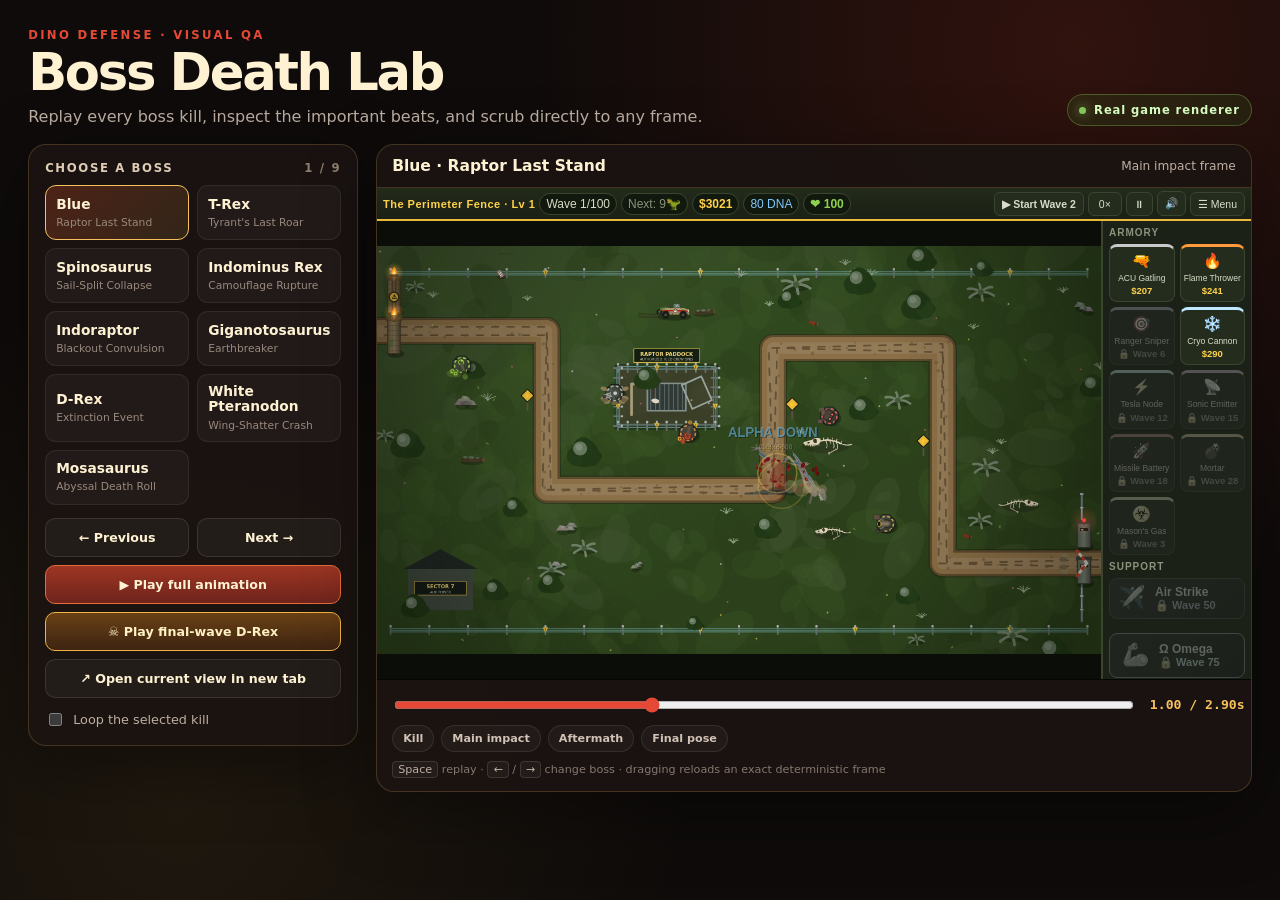
==== boss-death-lab.html @ 8d779f1d "Rebuild boss death finales and add test lab (v1.52.0)" ====
<!doctype html>
<html lang="en">
<head>
  <meta charset="utf-8">
  <meta name="viewport" content="width=device-width,initial-scale=1">
  <meta name="theme-color" content="#100b0a">
  <title>Boss Death Lab — Dino Defense</title>
  <style>
    :root {
      color-scheme: dark;
      --ink: #fff2d3;
      --muted: #bdaea2;
      --panel: rgba(27, 20, 17, .94);
      --line: rgba(245, 194, 109, .19);
      --gold: #f6c05d;
      --red: #e54935;
      --blood: #821e17;
      --green: #88c85c;
    }

    * { box-sizing: border-box; }

    html, body { min-height: 100%; }

    body {
      margin: 0;
      color: var(--ink);
      font-family: Inter, ui-sans-serif, system-ui, -apple-system, BlinkMacSystemFont, "Segoe UI", sans-serif;
      background:
        radial-gradient(circle at 84% 5%, rgba(142, 38, 24, .27), transparent 35rem),
        radial-gradient(circle at 14% 90%, rgba(121, 91, 38, .16), transparent 32rem),
        #0e0b0a;
    }

    button, input { font: inherit; }
    button { color: inherit; }

    .shell {
      width: min(1680px, 100%);
      margin: 0 auto;
      padding: clamp(16px, 2.2vw, 34px);
    }

    header {
      display: flex;
      align-items: flex-end;
      justify-content: space-between;
      gap: 24px;
      margin-bottom: 18px;
    }

    .eyebrow {
      margin: 0 0 5px;
      color: var(--red);
      font-size: .73rem;
      font-weight: 900;
      letter-spacing: .2em;
      text-transform: uppercase;
    }

    h1 {
      margin: 0;
      font-size: clamp(1.9rem, 4vw, 3.4rem);
      line-height: .98;
      letter-spacing: -.045em;
    }

    .subhead {
      max-width: 720px;
      margin: 10px 0 0;
      color: var(--muted);
      font-size: clamp(.9rem, 1.25vw, 1.05rem);
    }

    .real-badge {
      flex: none;
      display: inline-flex;
      align-items: center;
      gap: 8px;
      padding: 8px 11px;
      border: 1px solid rgba(136, 200, 92, .35);
      border-radius: 999px;
      color: #d9ffc2;
      background: rgba(50, 95, 32, .22);
      font-size: .72rem;
      font-weight: 900;
      letter-spacing: .08em;
      white-space: nowrap;
    }

    .real-badge::before {
      width: 7px;
      height: 7px;
      border-radius: 50%;
      background: var(--green);
      box-shadow: 0 0 12px var(--green);
      content: "";
    }

    .workspace {
      display: grid;
      grid-template-columns: minmax(245px, 330px) minmax(0, 1fr);
      gap: 18px;
      align-items: start;
    }

    .panel {
      border: 1px solid var(--line);
      border-radius: 18px;
      background: var(--panel);
      box-shadow: 0 20px 70px rgba(0, 0, 0, .36);
    }

    aside { padding: 16px; }

    .section-title {
      display: flex;
      align-items: center;
      justify-content: space-between;
      margin: 0 0 10px;
      color: #decdb4;
      font-size: .73rem;
      font-weight: 900;
      letter-spacing: .14em;
      text-transform: uppercase;
    }

    #bossCount { color: #8f7e71; }

    .boss-grid {
      display: grid;
      grid-template-columns: repeat(2, minmax(0, 1fr));
      gap: 8px;
    }

    .boss {
      min-height: 55px;
      padding: 9px 10px;
      border: 1px solid rgba(255, 255, 255, .07);
      border-radius: 11px;
      background: rgba(255, 255, 255, .035);
      text-align: left;
      cursor: pointer;
      transition: border-color .15s, background .15s, transform .15s;
    }

    .boss:hover { border-color: rgba(246, 192, 93, .48); transform: translateY(-1px); }
    .boss.active { border-color: var(--gold); background: linear-gradient(135deg, rgba(136, 53, 30, .48), rgba(246, 192, 93, .11)); }
    .boss strong { display: block; font-size: .86rem; line-height: 1.1; }
    .boss span { display: block; margin-top: 4px; color: #99897d; font-size: .67rem; }

    .side-actions {
      display: grid;
      grid-template-columns: 1fr 1fr;
      gap: 8px;
      margin-top: 13px;
    }

    .side-actions .wide { grid-column: 1 / -1; }

    .action {
      min-height: 39px;
      padding: 8px 11px;
      border: 1px solid rgba(255, 255, 255, .1);
      border-radius: 10px;
      background: rgba(255, 255, 255, .045);
      font-size: .79rem;
      font-weight: 800;
      cursor: pointer;
    }

    .action:hover { border-color: rgba(246, 192, 93, .56); }
    .action.primary { border-color: #e46b3a; background: linear-gradient(180deg, #9d3523, #6f241c); }
    .action.final { border-color: #efb342; color: #fff1c1; background: linear-gradient(180deg, #694015, #3e2412); }

    .check {
      display: flex;
      align-items: center;
      gap: 8px;
      margin-top: 12px;
      color: var(--muted);
      font-size: .8rem;
      cursor: pointer;
    }

    .check input { accent-color: var(--red); }

    main { min-width: 0; overflow: hidden; }

    .stage-head {
      display: flex;
      align-items: center;
      justify-content: space-between;
      gap: 16px;
      padding: 12px 15px;
      border-bottom: 1px solid var(--line);
    }

    #currentName { font-size: .97rem; font-weight: 900; }
    #status { color: var(--muted); font-size: .76rem; }

    .stage-wrap {
      position: relative;
      overflow: hidden;
      aspect-ratio: 16 / 9;
      background: #050505;
    }

    iframe {
      display: block;
      width: 100%;
      height: 100%;
      border: 0;
      background: #050505;
    }

    .timeline { padding: 15px; }

    .time-row {
      display: flex;
      align-items: center;
      gap: 14px;
    }

    #scrubber { width: 100%; accent-color: var(--red); cursor: ew-resize; }

    #timeReadout {
      width: 86px;
      color: var(--gold);
      font: 800 .82rem ui-monospace, SFMono-Regular, Consolas, monospace;
      text-align: right;
      white-space: nowrap;
    }

    .presets {
      display: flex;
      flex-wrap: wrap;
      gap: 7px;
      margin-top: 10px;
    }

    .preset {
      padding: 6px 10px;
      border: 1px solid rgba(255, 255, 255, .09);
      border-radius: 999px;
      color: #d1c2b5;
      background: rgba(255, 255, 255, .035);
      font-size: .7rem;
      font-weight: 800;
      cursor: pointer;
    }

    .preset:hover { border-color: var(--gold); color: var(--ink); }

    .hint {
      margin: 11px 0 0;
      color: #85776e;
      font-size: .7rem;
    }

    kbd {
      padding: 1px 5px;
      border: 1px solid rgba(255, 255, 255, .12);
      border-radius: 4px;
      color: #bdaea2;
      background: rgba(255, 255, 255, .04);
      font: inherit;
    }

    @media (max-width: 900px) {
      header { align-items: flex-start; }
      .workspace { grid-template-columns: 1fr; }
      aside { order: 2; }
      main { order: 1; }
      .boss-grid { grid-template-columns: repeat(3, minmax(0, 1fr)); }
    }

    @media (max-width: 560px) {
      .shell { padding: 12px; }
      header { display: block; }
      .real-badge { margin-top: 12px; }
      .boss-grid { grid-template-columns: repeat(2, minmax(0, 1fr)); }
      .stage-head { align-items: flex-start; flex-direction: column; gap: 3px; }
      .hint { display: none; }
    }
  </style>
</head>
<body>
  <div class="shell">
    <header>
      <div>
        <p class="eyebrow">Dino Defense · Visual QA</p>
        <h1>Boss Death Lab</h1>
        <p class="subhead">Replay every boss kill, inspect the important beats, and scrub directly to any frame.</p>
      </div>
      <span class="real-badge">Real game renderer</span>
    </header>

    <div class="workspace">
      <aside class="panel">
        <p class="section-title">Choose a boss <span id="bossCount">1 / 9</span></p>
        <div class="boss-grid" id="bossGrid"></div>

        <div class="side-actions">
          <button class="action" id="prevBoss" type="button">← Previous</button>
          <button class="action" id="nextBoss" type="button">Next →</button>
          <button class="action primary wide" id="play" type="button">▶ Play full animation</button>
          <button class="action final wide" id="finalDrex" type="button">☠ Play final-wave D-Rex</button>
          <button class="action wide" id="openView" type="button">↗ Open current view in new tab</button>
        </div>

        <label class="check"><input id="loop" type="checkbox"> Loop the selected kill</label>
      </aside>

      <main class="panel">
        <div class="stage-head">
          <span id="currentName">T-Rex · Tyrant's Last Roar</span>
          <span id="status" aria-live="polite">Impact frame</span>
        </div>
        <div class="stage-wrap">
          <iframe id="gameFrame" title="Dino Defense boss death preview" allow="autoplay"></iframe>
        </div>
        <div class="timeline">
          <div class="time-row">
            <input id="scrubber" type="range" min="0" max="4" step="0.05" value="1">
            <output id="timeReadout" for="scrubber">1.00 / 4.00s</output>
          </div>
          <div class="presets">
            <button class="preset" data-preset="kill" type="button">Kill</button>
            <button class="preset" data-preset="impact" type="button">Main impact</button>
            <button class="preset" data-preset="aftermath" type="button">Aftermath</button>
            <button class="preset" data-preset="settle" type="button">Final pose</button>
          </div>
          <p class="hint"><kbd>Space</kbd> replay · <kbd>←</kbd> / <kbd>→</kbd> change boss · dragging reloads an exact deterministic frame</p>
        </div>
      </main>
    </div>
  </div>

  <script>
    'use strict';

    const BOSSES = [
      {key:'blue', name:'Blue', title:'Raptor Last Stand', impact:.92, dur:2.9},
      {key:'trex', name:'T-Rex', title:"Tyrant's Last Roar", impact:1.08, dur:3.7},
      {key:'spinosaurus', name:'Spinosaurus', title:'Sail-Split Collapse', impact:1.14, dur:3.8},
      {key:'indominus', name:'Indominus Rex', title:'Camouflage Rupture', impact:1.46, dur:4},
      {key:'indoraptor', name:'Indoraptor', title:'Blackout Convulsion', impact:1.06, dur:3.2},
      {key:'giganotosaurus', name:'Giganotosaurus', title:'Earthbreaker', impact:1.76, dur:4.2},
      {key:'drex', name:'D-Rex', title:'Extinction Event', impact:1.75, dur:6.6},
      {key:'whiteptera', name:'White Pteranodon', title:'Wing-Shatter Crash', impact:1.55, dur:3.7},
      {key:'mosasaurus', name:'Mosasaurus', title:'Abyssal Death Roll', impact:1.34, dur:3.9}
    ];

    const $ = (selector) => document.querySelector(selector);
    const grid = $('#bossGrid');
    const frame = $('#gameFrame');
    const scrubber = $('#scrubber');
    const readout = $('#timeReadout');
    const status = $('#status');
    const query = new URLSearchParams(location.search);
    let selected = Math.max(0, BOSSES.findIndex((boss) => boss.key === query.get('boss')));
    let currentUrl = '';
    let loopTimer = 0;
    let scrubTimer = 0;
    let progressFrame = 0;
    let finalMode = false;

    function boss() { return BOSSES[selected]; }

    function previewUrl(time, play, final) {
      const url = new URL('index.html', location.href);
      url.searchParams.set('test', '1');
      url.searchParams.set('kill', Math.max(0, time).toFixed(2));
      url.searchParams.set('bosskey', boss().key);
      url.searchParams.set('deathphase', '.7');
      if (play) url.searchParams.set('killplay', '1');
      if (final) url.searchParams.set('final', '1');
      return url.href;
    }

    function updateReadout() {
      readout.value = `${Number(scrubber.value).toFixed(2)} / ${boss().dur.toFixed(2)}s`;
    }

    function trackPlayback(final) {
      const started = performance.now();
      const duration = boss().dur;
      const tick = (now) => {
        const elapsed = Math.min(duration, (now - started) / 1000);
        scrubber.value = String(elapsed);
        updateReadout();
        if (elapsed < duration) {
          progressFrame = requestAnimationFrame(tick);
        } else {
          status.textContent = final ? 'Finale complete · victory reveal' : 'Replay complete';
        }
      };
      progressFrame = requestAnimationFrame(tick);
      if ($('#loop').checked) {
        const padding = final ? 6 : .7;
        loopTimer = window.setTimeout(() => playSelected(final), (duration + padding) * 1000);
      }
    }

    function load(time, play = false, final = false) {
      window.clearTimeout(loopTimer);
      cancelAnimationFrame(progressFrame);
      finalMode = final;
      currentUrl = previewUrl(time, play, final);
      const requestedUrl = currentUrl;
      frame.onload = () => {
        if (play && requestedUrl === currentUrl) trackPlayback(final);
      };
      frame.src = currentUrl;
      scrubber.value = String(Math.min(time, boss().dur));
      updateReadout();

      if (play) {
        status.textContent = final ? 'Live · full wave-100 finish' : 'Live replay';
      } else {
        status.textContent = `Frozen frame · ${Number(time).toFixed(2)}s`;
      }
    }

    function showFrame(time) { load(Math.max(0, Math.min(time, boss().dur))); }

    function playSelected(final = false) {
      if (final && boss().key !== 'drex') selectBoss(BOSSES.findIndex((item) => item.key === 'drex'), false);
      load(0, true, final);
    }

    function presetTime(name) {
      const b = boss();
      if (name === 'kill') return .08;
      if (name === 'impact') return Math.min(b.dur, b.impact + .08);
      if (name === 'aftermath') return Math.min(b.dur - .35, b.impact + 1.15);
      return Math.max(0, b.dur - .8);
    }

    function showPreset(name) {
      showFrame(presetTime(name));
      status.textContent = `${name === 'impact' ? 'Main impact' : name[0].toUpperCase() + name.slice(1)} frame`;
    }

    function selectBoss(index, inspect = true) {
      selected = (index + BOSSES.length) % BOSSES.length;
      finalMode = false;
      const b = boss();
      document.querySelectorAll('.boss').forEach((button, i) => button.classList.toggle('active', i === selected));
      $('#bossCount').textContent = `${selected + 1} / ${BOSSES.length}`;
      $('#currentName').textContent = `${b.name} · ${b.title}`;
      scrubber.max = String(b.dur);
      if (inspect) showPreset('impact');
    }

    BOSSES.forEach((b, index) => {
      const button = document.createElement('button');
      button.className = 'boss';
      button.type = 'button';
      button.innerHTML = `<strong>${b.name}</strong><span>${b.title}</span>`;
      button.addEventListener('click', () => selectBoss(index));
      grid.append(button);
    });

    $('#prevBoss').addEventListener('click', () => selectBoss(selected - 1));
    $('#nextBoss').addEventListener('click', () => selectBoss(selected + 1));
    $('#play').addEventListener('click', () => playSelected(false));
    $('#finalDrex').addEventListener('click', () => playSelected(true));
    $('#openView').addEventListener('click', () => window.open(currentUrl, '_blank', 'noopener'));
    $('#loop').addEventListener('change', () => { if ($('#loop').checked) playSelected(finalMode); else window.clearTimeout(loopTimer); });

    document.querySelectorAll('[data-preset]').forEach((button) => {
      button.addEventListener('click', () => showPreset(button.dataset.preset));
    });

    scrubber.addEventListener('input', () => {
      updateReadout();
      status.textContent = `Seeking · ${Number(scrubber.value).toFixed(2)}s`;
      window.clearTimeout(scrubTimer);
      scrubTimer = window.setTimeout(() => showFrame(Number(scrubber.value)), 90);
    });

    document.addEventListener('keydown', (event) => {
      if (event.target.matches('input')) return;
      if (event.code === 'Space') { event.preventDefault(); playSelected(false); }
      if (event.code === 'ArrowLeft') selectBoss(selected - 1);
      if (event.code === 'ArrowRight') selectBoss(selected + 1);
    });

    selectBoss(selected, false);
    if (query.has('play')) playSelected(query.has('final'));
    else showPreset('impact');
  </script>
</body>
</html>
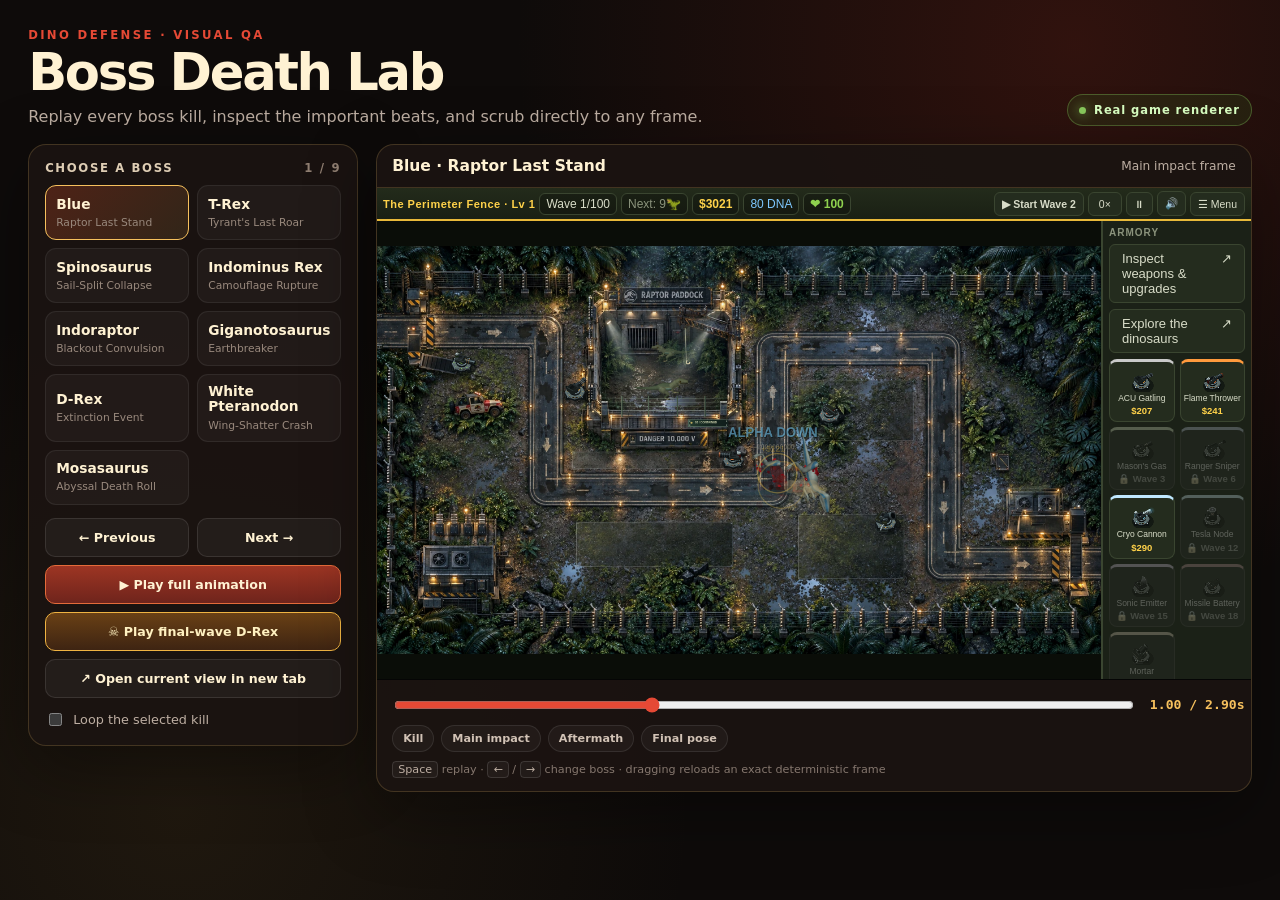
==== commit 3e386ef8: "Stage an explosive D-Rex finale and full-screen victory ceremony" ====
--- a/boss-death-lab.html
+++ b/boss-death-lab.html
@@ -347,7 +347,7 @@
       {key:'indominus', name:'Indominus Rex', title:'Camouflage Rupture', impact:1.46, dur:4},
       {key:'indoraptor', name:'Indoraptor', title:'Blackout Convulsion', impact:1.06, dur:3.2},
       {key:'giganotosaurus', name:'Giganotosaurus', title:'Earthbreaker', impact:1.76, dur:4.2},
-      {key:'drex', name:'D-Rex', title:'Extinction Event', impact:1.75, dur:6.6},
+      {key:'drex', name:'D-Rex', title:'Extinction Event', impact:2.85, dur:9.6},
       {key:'whiteptera', name:'White Pteranodon', title:'Wing-Shatter Crash', impact:1.55, dur:3.7},
       {key:'mosasaurus', name:'Mosasaurus', title:'Abyssal Death Roll', impact:1.34, dur:3.9}
     ];
